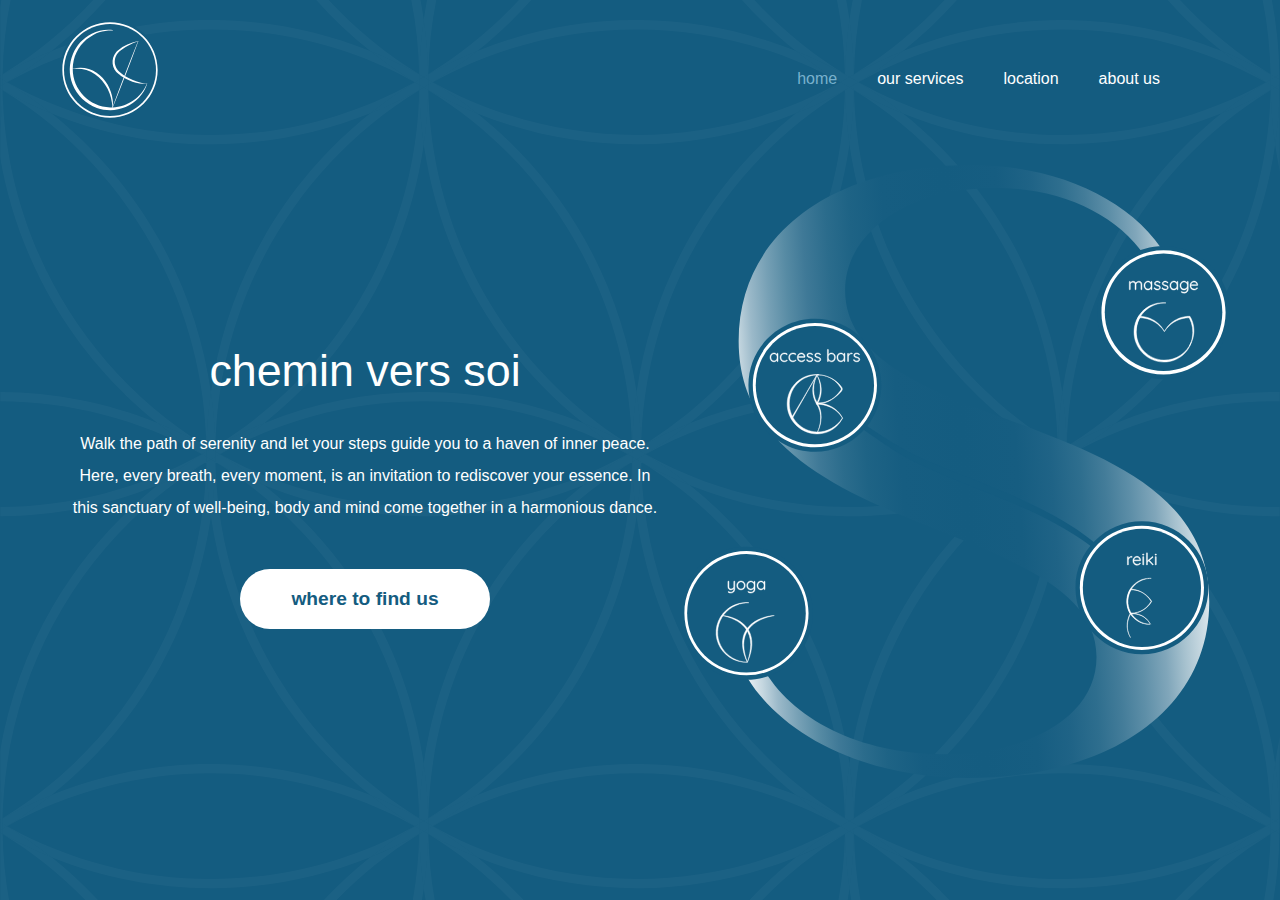
==== index.html @ b39c3d00 "Update index.html" ====
<!DOCTYPE html>
<html lang="en">
<head>
    <meta charset="UTF-8">
    <meta name="viewport" content="width=device-width, initial-scale=1.0">
    <title>chemin vers soi</title>
    <link rel="stylesheet" href="main.css">
</head>
<body>
    <div class="container">
        <header>
            <a href="index.html" class="logo">
                <img src="assets/compagny_logo.svg" alt="Chemin Vers soi Logo">
            </a>
            <nav >
                <input id="menu__toggle" type="checkbox" />
                <label class="menu__btn" for="menu__toggle">
                  <span></span>
                </label>
                <ul class="menu_box">
                    <li><a href="index.html" class="active">home</a></li>
                    <li><a href="our_services.html" class="noSelect">our services</a></li>
                    <li><a href="#" class="noSelect">location</a></li>
                    <li><a href="about_us.html" class="noSelect">about us</a></li>
                </ul>
            </nav>
        </header>
        <div class="main_body">
            <main>
                <div>
                    <h1>chemin vers soi</h1>
                    <p class="subhead">Walk the path of serenity and let your steps guide you to a haven of inner peace. Here, every breath, every moment, is an invitation to rediscover your essence. In this sanctuary of well-being, body and mind come together in a harmonious dance.</p>
                </div>
                <a href="#" class="call-to-action">where to find us</a>
            </main>
            <img src="assets/service_logo-background.svg" class="service_logo" alt="List of services displayed as a graphic">
        </div>
    </div>
</body>
</html>
---- main.css ----
body, html {
    height: 100%;
    margin: 5px;
    background: url(assets/blue-background-flower-of-life_2.svg) no-repeat center; 
    background-size: cover;
    background-color: rgb(20, 92, 128);
    font-family: 'Montserrat', sans-serif;
    margin: 0;
    padding: 0;
    height: 100%;
    overflow-x: hidden;
}

header {
    display: flex;
    justify-content: space-between;
    align-items: center;
    padding: 20px;
}

.logo {
    display: flex;
    align-items: center;
}

.logo img { 
    position: sticky;
    top: 10px;
    left: 10px;
    z-index: 100;
    width: 100px;
    height: auto;
}

#menu__toggle {
    opacity: 0;
    position: fixed;
    z-index: 2000;
}

.menu__btn {
    display: block;
    position: fixed;
    top: auto;
    right: 10px;
    width: 26px;
    height: 26px;
    cursor: pointer;
    z-index: 2000;
}

.menu__btn > span,
.menu__btn > span::before,
.menu__btn > span::after {
    display: block;
    position: absolute;
    width: 100%;
    height: 2px;
    background-color: #fdfdfd;
    transition: 0.3s;
}

.menu__btn > span::before {
    content: '';
    top: -8px;
}

.menu__btn > span::after {
    content: '';
    top: 8px;
}

.menu_box {
    top: 100px;
    display: block;
    position: fixed;
    visibility: hidden;
    width: 200px;
    border-bottom-left-radius: 80px;
    border-top-left-radius: 80px;
    list-style: none;
    text-align: center;
    background-color: rgb(20, 92, 128);
    box-shadow: 1px 0px 6px rgba(255, 255, 255, 0.2);
    z-index: 1000;
    transition: transform 0.3s ease-in-out;
    transform: translateX(100%);
}

#menu__toggle:checked ~ .menu_box {
    visibility: visible;
    transform: translateX(0);
}

nav ul {
    list-style: none;
    display: block;
    list-style: none;
    margin: 0;
    padding: 0;
}

nav ul a {
    display: block;
    position: relative;
    padding: 24px 12px;
    color: white;
    text-decoration: none;
    font-size: 1.2em;
}

nav ul a:hover {
    color: #79B1CD;
}

.menu_box li a.active {
    color:#79B1CD;
}

#menu__toggle:checked ~ .menu__btn > span {
    transform: rotate(45deg);
}

#menu__toggle:checked ~ .menu__btn > span::before {
    top: 0;
    transform: rotate(0);
}

#menu__toggle:checked ~ .menu__btn > span::after {
    top: 0;
    transform: rotate(90deg);
}

#menu__toggle:checked ~ .menu_box {
    visibility: visible;
    right: 0;
}

.main_body h1, p {
    text-align: center;
}

.main_body h1 {
    margin-top: 5%;
    margin-bottom: 5%;
    font-family: 'Quicksand', sans-serif;
    font-size: 2.8rem;
    color: white;
    font-weight: 400;
}

p {
    font-size: 1rem;
    font-weight: 500;
    line-height: 2;
    color: white;
}

.call-to-action {
    color: rgb(20, 92, 128);
    text-decoration: none;
    background: white;
    text-align: center;
    margin-top: 8%;
    padding: 1em;
    padding-left: 2em;
    padding-right: 2em;
    width: 250px;
    border-radius: 50px;
    display: block;
    font-weight: 800;
    font-size: 1.2rem;
}

.call-to-action:hover {
    color:#79B1CD;
}

main {
    display: flex;
    flex-direction: column;
    align-items: center;
    height: 100%;  
}

img.service_logo {
    margin-top: 10%;
    width: 80%;
    position: relative;
    left: 50%;
    transform: translateX(-50%);
}

.menu_box {
    display: block;
}

.main_body {
    margin: 10px;
}

.container {
    margin: auto;
    min-height: 100vh;
}



                /* About us page */
/* -----------------------------------------------*/
/* ---------------------------------------------- */
/* -----------------------------------------------*/
/* ---------------------------------------------- */

.video-container {
    display: flex;
    position: absolute;
    width: 100%;
    max-width: 1200px;
    padding-bottom: 56.25%;
    margin: 0 auto;
}

.video-container iframe {
    position: absolute;
    padding-top: 100px;
    top: 0;
    left: 0;
    width: 100%;
    height: 100%;
    z-index: 1;
}

                /* our services page */
/* -----------------------------------------------*/
/* ---------------------------------------------- */
/* -----------------------------------------------*/
/* ---------------------------------------------- */

* {
    margin: 0;
    padding: 0;
    box-sizing: border-box;
}

.main_services h1 {
    padding-bottom: 5%;
}

.main_services {
    display: flex;
    flex-direction: column;
    margin-top: 10%;
}
.massage, .access, .reiki, .yoga {
    display: flex;
    align-items: center;
    justify-content: start;
}

.massage img, .access img, .reiki img, .yoga img {
    position: relative;
    min-width: 120px;
    max-width: 120px;
    height: auto;
    margin-right: 10%;
}

.massage h2, .access h2, .reiki h2, .yoga h2 {
    margin: 0;
    font-size: 1.2rem;
    font-weight: 400;
    color:white;
}

.main_services p {
    text-align: left;
}

.main_services li {
    font-size: 1rem;
    font-weight: 500;
    line-height: 2;
    color: white;
}

input {
    display: none;
}

label .massage, .yoga, .access, .reiki {
    background: url(assets/blue-background-flower-of-life_2.svg) no-repeat center center; 
    background-size: cover;
    display: flex;
    cursor: pointer;
    padding: 10px;
    border: 2px rgb(255, 255, 255);
    border-radius: 100px;
    box-shadow: rgba(255, 255, 255, 0.1) 0px 4px 6px -1px, rgba(255, 255, 255, 0.06) 0px 2px 4px -1px;
    margin-top: 0;
    transition: transform 0.3s ease, opacity 0.3s ease;
    width: 100%;
    height: 100%;
}

.service_container p, li {
    margin-left: 10%;
    margin-right:10%;
}

.accordian .box_1,
.accordian_2 .box_2,
.accordian_3 .box_3,
.accordian_4 .box_4 {
    max-height: 0;
    overflow: hidden;
    opacity: 0;
    padding: 10px 10px;

}

input:checked ~ .box_1,
input:checked ~ .box_2,
input:checked ~ .box_3,
input:checked ~ .box_4 {
    max-height: 50%;
    opacity: 1;
    padding: 10px 10px;

}

.massage:active, .access:active, .reiki:active, .yoga:active {
    transform: scale(1.05); /* Touch effect for mobile */
}

                /* Media queries */
/* -----------------------------------------------*/
/* ---------------------------------------------- */
/* -----------------------------------------------*/
/* ---------------------------------------------- */

@media (min-width: 750px) {
    .massage:hover, .access:hover, .reiki:hover, .yoga:hover {
        transition: transform 0.3s ease, opacity 0.3s ease;
        transform: scale(1.05);
    }
    .main_services {
        margin: 50px;
    }

    p {
        margin-right: 20%;
        margin-left: 20%;
    }

    img.service_logo {
        margin-top: 10px;
        width: 80%;
        position: relative;
        height: 600px;
        padding-top: 50px;
    }

    .menu__btn {
        display: none;
    }

    #menu__toggle {
        display: none;
    }

    nav ul li {
        margin: 0 20px;
    }

    nav ul a {
        color: white;
        text-decoration: none;
        font-size: 1em;
        padding: 0;
    }

    .menu_box {
        top: auto;
        display: flex;
        position: absolute;
        visibility: visible;
        right: 0;
        width: auto;
        padding: 0;
        padding-bottom: 20%;
        margin-right: 5%;
        border-radius: 0;
        box-shadow: none;
        background-color: transparent;
        transform: translateX(0%);
    }
    
    .container {
        gap: 10;
        position: relative;
        max-width: 1200px;
        padding: auto;
        margin: auto;
    }
}

@media (min-width: 950px) {


    .massage:hover, .access:hover, .reiki:hover, .yoga:hover {
        transition: transform 0.3s ease, opacity 0.3s ease;
        transform: scale(1.05);
    }
    .main_body {
        margin-top: 20px;
    }

    .container {
        gap: 10;
        position: relative;
        max-width: 1200px;
        padding: auto;
        margin: auto;
    }
    p {
        margin: 20px;
    }

    .main_body {
        display: flex;
        align-items: center;
    }
    
    img.service_logo {
        width: 550px;
        position: relative;
        height: auto;;
        padding:0;
        margin: 0;
        left: 0%;
        transform: translateX(0%);
    }
}

@media (min-width: 1200px) {
    .massage:hover, .access:hover, .reiki:hover, .yoga:hover {
        transition: transform 0.3s ease, opacity 0.3s ease;
        transform: scale(1.05);
    }
    .main_services {
        margin: 50px;
    }
    .main_body {
        margin-top:25px;
    }
    .container {
        gap: 10;
        position: relative;
        max-width: 1200px;
        padding: auto;
        margin: auto;
    }

    h1 {
        margin-bottom: 25px;
    }
    p {
        margin-top: 20px;
        margin-bottom: 25px;
    }
    
    .call-to-action {
        margin-top: 20px;
    }
}
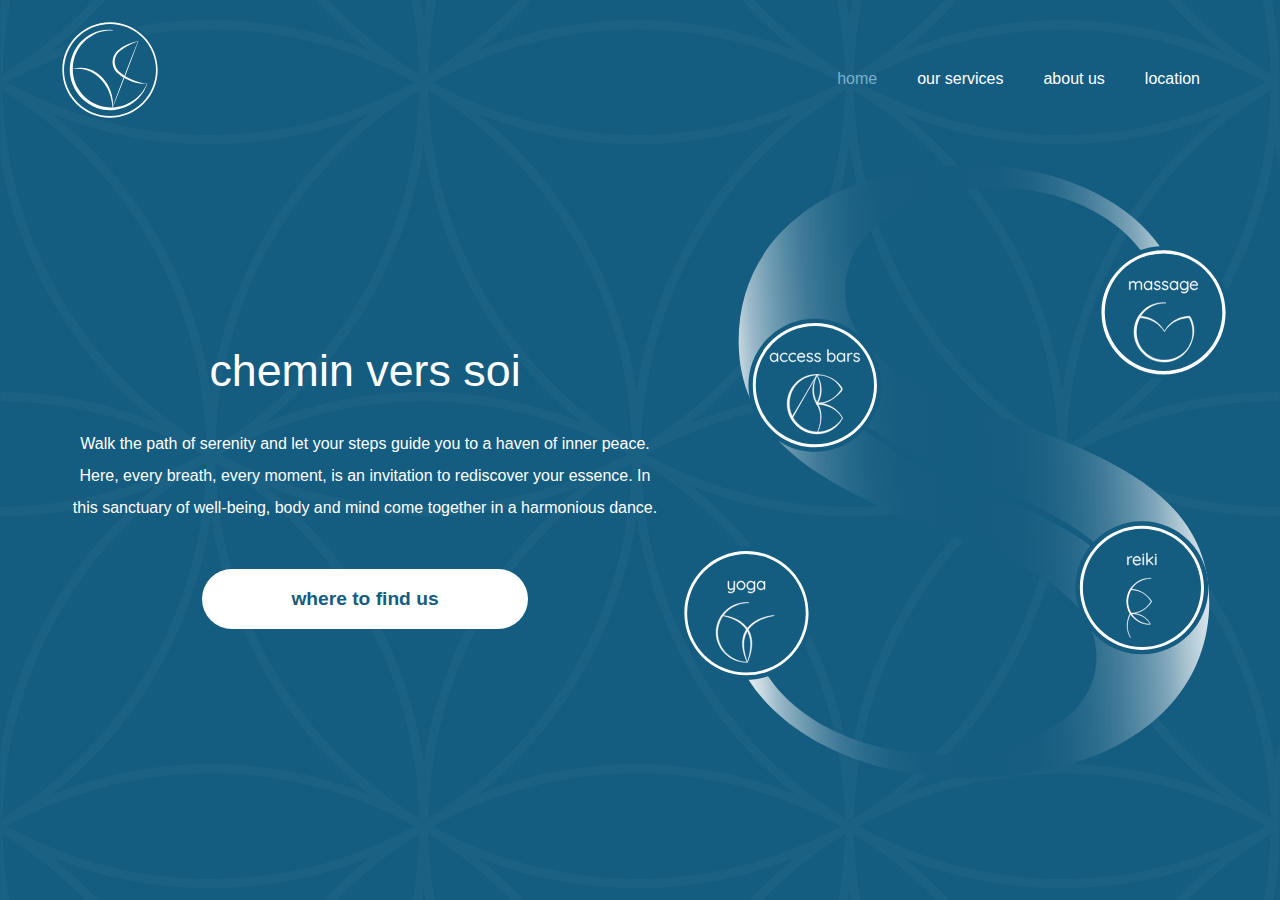
==== commit 9f74b9a5: "Update index.html" ====
--- a/index.html
+++ b/index.html
@@ -9,7 +9,7 @@
 <body>
     <div class="container">
         <header>
-            <a href="index.html" class="logo">
+            <a href="index.html" class="logo noSelect">
                 <img src="assets/compagny_logo.svg" alt="Chemin Vers soi Logo">
             </a>
             <nav >
@@ -18,10 +18,10 @@
                   <span></span>
                 </label>
                 <ul class="menu_box">
-                    <li><a href="index.html" class="active">home</a></li>
+                    <li><a href="index.html" class="active noSelect">home</a></li>
                     <li><a href="our_services.html" class="noSelect">our services</a></li>
-                    <li><a href="#" class="noSelect">location</a></li>
-                    <li><a href="about_us.html" class="noSelect">about us</a></li>
+                    <li><a href="#" class="noSelect">about us</a></li>
+                    <li><a href="location.html" class="noSelect">location</a></li>
                 </ul>
             </nav>
         </header>
@@ -31,7 +31,7 @@
                     <h1>chemin vers soi</h1>
                     <p class="subhead">Walk the path of serenity and let your steps guide you to a haven of inner peace. Here, every breath, every moment, is an invitation to rediscover your essence. In this sanctuary of well-being, body and mind come together in a harmonious dance.</p>
                 </div>
-                <a href="#" class="call-to-action">where to find us</a>
+                <a href="#" class="call-to-action noSelect">where to find us</a>
             </main>
             <img src="assets/service_logo-background.svg" class="service_logo" alt="List of services displayed as a graphic">
         </div>
--- a/main.css
+++ b/main.css
@@ -48,7 +48,6 @@
     cursor: pointer;
     z-index: 2000;
 }
-
 .menu__btn > span,
 .menu__btn > span::before,
 .menu__btn > span::after {
@@ -71,6 +70,8 @@
 }
 
 .menu_box {
+    padding-top: 20px;
+    padding-bottom: 20px;
     top: 100px;
     display: block;
     position: fixed;
@@ -103,7 +104,7 @@
 nav ul a {
     display: block;
     position: relative;
-    padding: 24px 12px;
+    padding: 15px;
     color: white;
     text-decoration: none;
     font-size: 1.2em;
@@ -206,30 +207,7 @@
 
 
 
-                /* About us page */
-/* -----------------------------------------------*/
-/* ---------------------------------------------- */
-/* -----------------------------------------------*/
-/* ---------------------------------------------- */
-
-.video-container {
-    display: flex;
-    position: absolute;
-    width: 100%;
-    max-width: 1200px;
-    padding-bottom: 56.25%;
-    margin: 0 auto;
-}
-
-.video-container iframe {
-    position: absolute;
-    padding-top: 100px;
-    top: 0;
-    left: 0;
-    width: 100%;
-    height: 100%;
-    z-index: 1;
-}
+
 
                 /* our services page */
 /* -----------------------------------------------*/
@@ -237,11 +215,7 @@
 /* -----------------------------------------------*/
 /* ---------------------------------------------- */
 
-* {
-    margin: 0;
-    padding: 0;
-    box-sizing: border-box;
-}
+
 
 .main_services h1 {
     padding-bottom: 5%;
@@ -288,9 +262,11 @@
     display: none;
 }
 
+label, input {
+    cursor: pointer;
+}
+
 label .massage, .yoga, .access, .reiki {
-    background: url(assets/blue-background-flower-of-life_2.svg) no-repeat center center; 
-    background-size: cover;
     display: flex;
     cursor: pointer;
     padding: 10px;
@@ -313,10 +289,9 @@
 .accordian_3 .box_3,
 .accordian_4 .box_4 {
     max-height: 0;
-    overflow: hidden;
     opacity: 0;
     padding: 10px 10px;
-
+    overflow: hidden;
 }
 
 input:checked ~ .box_1,
@@ -326,11 +301,154 @@
     max-height: 50%;
     opacity: 1;
     padding: 10px 10px;
-
 }
 
 .massage:active, .access:active, .reiki:active, .yoga:active {
-    transform: scale(1.05); /* Touch effect for mobile */
+    transform: scale(1.05);
+}
+
+.noSelect {
+    -webkit-tap-highlight-color: transparent;
+    -webkit-touch-callout: none;
+    -webkit-user-select: none;
+    -khtml-user-select: none;
+    -moz-user-select: none;
+    -ms-user-select: none;
+    user-select: none;
+}
+
+.noSelect:focus {
+    outline: none !important;
+    border: 2px ridge #ffffff,0;
+    border-radius: 50px;
+    box-shadow: 0 0 5px rgba(255, 255, 255, 0.5);
+    
+}
+
+                /* Location page */
+/* -----------------------------------------------*/
+/* ---------------------------------------------- */
+/* -----------------------------------------------*/
+/* ---------------------------------------------- */
+
+.op_loc {
+    margin-top: 20px;
+    display: flex;
+}
+
+.location-body p {
+    margin: 10px;
+    padding-top: 50px;
+}
+
+.location p {
+    padding-top: 0;
+}
+
+.location-body h3 {
+    text-align: center;
+    margin-bottom: 10px;
+    font-family: 'Quicksand', sans-serif;
+    font-size: 1.3rem;
+    color: white;
+    font-weight: 500;
+}
+
+
+.opening, .location {
+    display: flex;
+    flex-direction: column;
+    justify-content: center;
+
+    width: 100%;
+    height: 100%;
+
+}
+
+
+.location-body ul {
+
+    color: white;
+    line-height: 1.5;
+}
+
+.location-body {
+    margin-bottom: 50px;
+    font-family: 'Montserrat', sans-serif;
+}
+.map-container {
+    margin-top: 50px;
+    margin-bottom: 20px;
+    position: relative;
+    width: 100%;
+    border-radius: 55px;
+
+}
+  
+.map-container iframe {
+    position: absolute;
+    top: 0;
+    left: 0;
+    width: 100%;
+    height: 100%;
+}
+
+.carousel {
+    margin-top: 20px;
+    max-width: 100%;
+    min-height:auto;
+}
+
+.slider, .slider_2{
+    display: flex;
+    aspect-ratio: 1/1;
+    overflow: hidden;
+    width: 100%;
+    scroll-behavior: smooth;
+    border-radius: 55px;
+}
+
+
+.slider img{
+    flex: 1 0 100%;
+    object-fit: cover;
+}
+
+.slider_2 img{
+    flex: 1 0 100%;
+    object-fit: cover;
+}
+.nav img:active {
+    transform: scale(1.1); /* Scale up on click */
+}
+
+.nav img:active {
+    transform: scale(1.1); /* Scale up on click */
+}
+ 
+.nav {
+    display: flex;
+    padding-top: 10px;
+    gap: 1rem;
+}
+
+.nav a{
+    border-radius: 55px;
+    overflow: hidden;
+    opacity: .7;
+    box-shadow: rgba(255, 255, 255, 0.1) 0px 4px 6px -1px, rgba(255, 255, 255, 0.06) 0px 2px 4px -1px;
+}
+
+.nav img{
+    width: 100%;
+    object-fit: cover;
+}
+.nav a:hover{
+    opacity: 1;
+}
+
+.wrapper {
+    padding-bottom: 50px;
 }
 
                 /* Media queries */
@@ -340,12 +458,21 @@
 /* ---------------------------------------------- */
 
 @media (min-width: 750px) {
+    .carousel {
+        display: flex;
+        justify-content: space-evenly;
+        gap: 50;
+    }
+    .wrapper, .wrapper_2 {
+        max-width:40%;
+    }
+    .op_loc {
+        gap: 100px;
+    }
+
     .massage:hover, .access:hover, .reiki:hover, .yoga:hover {
         transition: transform 0.3s ease, opacity 0.3s ease;
         transform: scale(1.05);
-    }
-    .main_services {
-        margin: 50px;
     }
 
     p {
@@ -406,7 +533,11 @@
 }
 
 @media (min-width: 950px) {
-
+    .menu_box {
+        padding: 0;
+        margin: 0;
+        margin-right: 20px;
+    }
 
     .massage:hover, .access:hover, .reiki:hover, .yoga:hover {
         transition: transform 0.3s ease, opacity 0.3s ease;
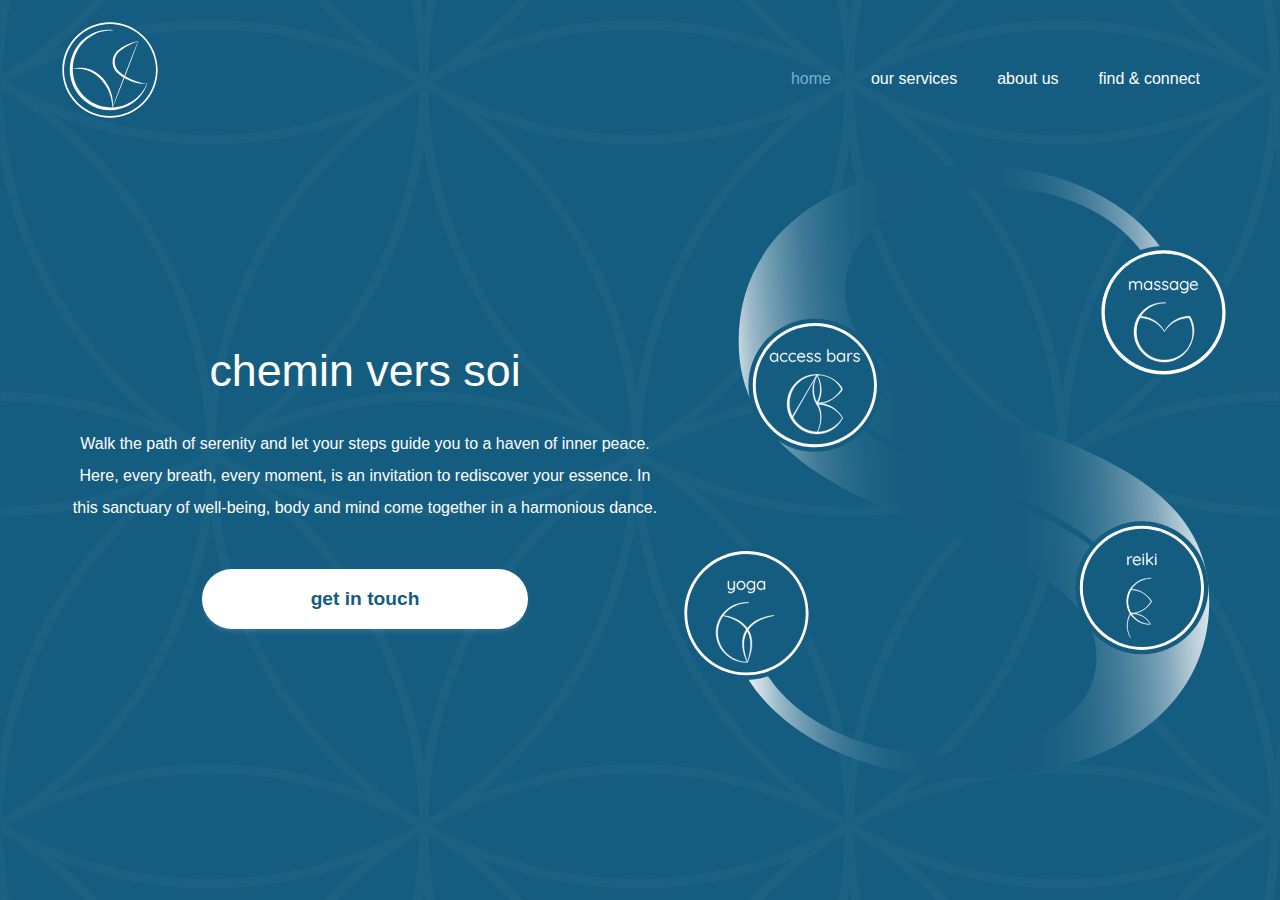
==== commit e10698be: "Update index.html" ====
--- a/index.html
+++ b/index.html
@@ -10,7 +10,7 @@
     <div class="container">
         <header>
             <a href="index.html" class="logo noSelect">
-                <img src="assets/compagny_logo.svg" alt="Chemin Vers soi Logo">
+                <img src="assets/compagny_logo.svg" alt="Chemin Vers Soi logo, featuring the acronym CVS shaped within a flower of life design, symbolizing a journey towards inner peace, balance, and personal well-being">
             </a>
             <nav >
                 <input id="menu__toggle" type="checkbox" />
@@ -20,8 +20,8 @@
                 <ul class="menu_box">
                     <li><a href="index.html" class="active noSelect">home</a></li>
                     <li><a href="our_services.html" class="noSelect">our services</a></li>
-                    <li><a href="#" class="noSelect">about us</a></li>
-                    <li><a href="location.html" class="noSelect">location</a></li>
+                    <li><a href="about_us.html" class="noSelect">about us</a></li>
+                    <li><a href="find-and-connect.html" class="noSelect">find & connect</a></li>
                 </ul>
             </nav>
         </header>
@@ -31,9 +31,9 @@
                     <h1>chemin vers soi</h1>
                     <p class="subhead">Walk the path of serenity and let your steps guide you to a haven of inner peace. Here, every breath, every moment, is an invitation to rediscover your essence. In this sanctuary of well-being, body and mind come together in a harmonious dance.</p>
                 </div>
-                <a href="#" class="call-to-action noSelect">where to find us</a>
+                <a href="find-and-connect.html#contact-form-section" class="call-to-action noSelect">get in touch</a>
             </main>
-            <img src="assets/service_logo-background.svg" class="service_logo" alt="List of services displayed as a graphic">
+            <img src="assets/service_logo-background.svg" class="service_logo" alt="Illustrative graphic showcasing the range of services offered by Chemin Vers Soi">
         </div>
     </div>
 </body>
--- a/main.css
+++ b/main.css
@@ -10,6 +10,13 @@
     height: 100%;
     overflow-x: hidden;
 }
+
+h2 {
+    font-weight: 500;
+    color:white;
+    font-family: 'Quicksand', sans-serif;
+}
+
 
 header {
     display: flex;
@@ -159,6 +166,7 @@
 
 .call-to-action {
     color: rgb(20, 92, 128);
+    box-shadow: rgba(255, 255, 255, 0.1) 0px 4px 6px -1px, rgba(255, 255, 255, 0.06) 0px 2px 4px -1px;
     text-decoration: none;
     background: white;
     text-align: center;
@@ -205,11 +213,7 @@
     min-height: 100vh;
 }
 
-
-
-
-
-                /* our services page */
+                /* our services */
 /* -----------------------------------------------*/
 /* ---------------------------------------------- */
 /* -----------------------------------------------*/
@@ -245,6 +249,7 @@
     font-size: 1.2rem;
     font-weight: 400;
     color:white;
+    font-family: 'Quicksand', sans-serif;
 }
 
 .main_services p {
@@ -345,7 +350,7 @@
     padding-top: 0;
 }
 
-.location-body h3 {
+.location-body h2 {
     text-align: center;
     margin-bottom: 10px;
     font-family: 'Quicksand', sans-serif;
@@ -418,39 +423,116 @@
     flex: 1 0 100%;
     object-fit: cover;
 }
-.nav img:active {
-    transform: scale(1.1); /* Scale up on click */
-}
-
-.nav img:active {
-    transform: scale(1.1); /* Scale up on click */
-}
- 
-.nav {
+.nav-img img:active {
+    transform: scale(1.1);
+}
+
+.nav-img {
     display: flex;
     padding-top: 10px;
     gap: 1rem;
 }
 
-.nav a{
+.nav-img a{
     border-radius: 55px;
     overflow: hidden;
     opacity: .7;
     box-shadow: rgba(255, 255, 255, 0.1) 0px 4px 6px -1px, rgba(255, 255, 255, 0.06) 0px 2px 4px -1px;
 }
 
-.nav img{
+.nav-img img{
     width: 100%;
     object-fit: cover;
 }
-.nav a:hover{
-    opacity: 1;
-}
 
 .wrapper {
     padding-bottom: 50px;
 }
 
+/*///////////////// CONTACT FORM //////////////////*/
+/*////////////////////////////////////////////////*/
+
+.container-contact {
+    margin: 10px;
+    min-height: auto;
+}
+
+.container-contact p {
+    padding-top: 10px;
+    padding-bottom: 20px;
+}
+
+.container-contact h2 {
+    font-size: 2rem;
+    padding-top: 50px;
+}
+
+form {
+    display: grid;
+    gap: 20px;
+}
+
+.form-group {
+    display: flex;
+    flex-direction: column;
+    gap: 10px;
+}
+
+.form-group input {
+    display: block;
+}
+
+.form-group label {
+    font-size: 1rem;
+    font-weight: 600;
+    color: #ffffff;
+}
+
+.form-element {
+    padding: 10px;
+    font-size: 1rem;
+    border: 2px rgb(255, 255, 255);
+    border-radius: 20px;
+    box-shadow: rgba(255, 255, 255, 0.1) 0px 4px 6px -1px, rgba(255, 255, 255, 0.06) 0px 2px 4px -1px;
+    outline: none;
+}
+
+textarea.form-element {
+    height: 150px;
+    font-family: 'Montserrat', sans-serif;
+    font-size: 1rem;
+}
+
+#phone, #email, #firstname, #lastname {
+    font-family: 'Montserrat', sans-serif;
+}
+
+.submit-group input[type="submit"]:hover {
+        color:#79B1CD;    
+}
+
+.submit-group {
+    display: flex;
+    justify-content: center;
+  }
+
+.submit-group input[type="submit"] {
+    display: block;
+    font-family: 'Montserrat', sans-serif;
+    border: 2px rgb(255, 255, 255);
+    color: rgb(20, 92, 128);
+    box-shadow: rgba(255, 255, 255, 0.1) 0px 4px 6px -1px, rgba(255, 255, 255, 0.06) 0px 2px 4px -1px;
+    text-decoration: none;
+    background: white;
+    text-align: center;
+    padding: 1em;
+    padding-left: 2em;
+    padding-right: 2em;
+    width: 250px;
+    border-radius: 50px;
+    font-weight: 800;
+    font-size: 1.2rem;
+}
                 /* Media queries */
 /* -----------------------------------------------*/
 /* ---------------------------------------------- */
@@ -458,6 +540,38 @@
 /* ---------------------------------------------- */
 
 @media (min-width: 750px) {
+    .container-contact p {
+        padding-top: 30px;
+        padding-bottom: 50px;
+    }
+    
+    .container-contact h2 {
+        font-size: 2rem;
+        padding-top: 0;
+    }
+    form {
+        display: grid;
+        grid-template-columns: repeat(2, 1fr);
+        gap:20
+    }
+    .form-group.full {
+        grid-column: 1 / -1;
+    }
+
+    .form-group.full textarea {
+        width: 100%;
+        box-sizing: border-box;
+      }
+
+    .submit-group {
+        padding-top: 20px;
+        grid-column: 1 / -1;
+    }
+    
+    .nav-img a:hover{
+        opacity: 1;
+    }
+
     .carousel {
         display: flex;
         justify-content: space-evenly;
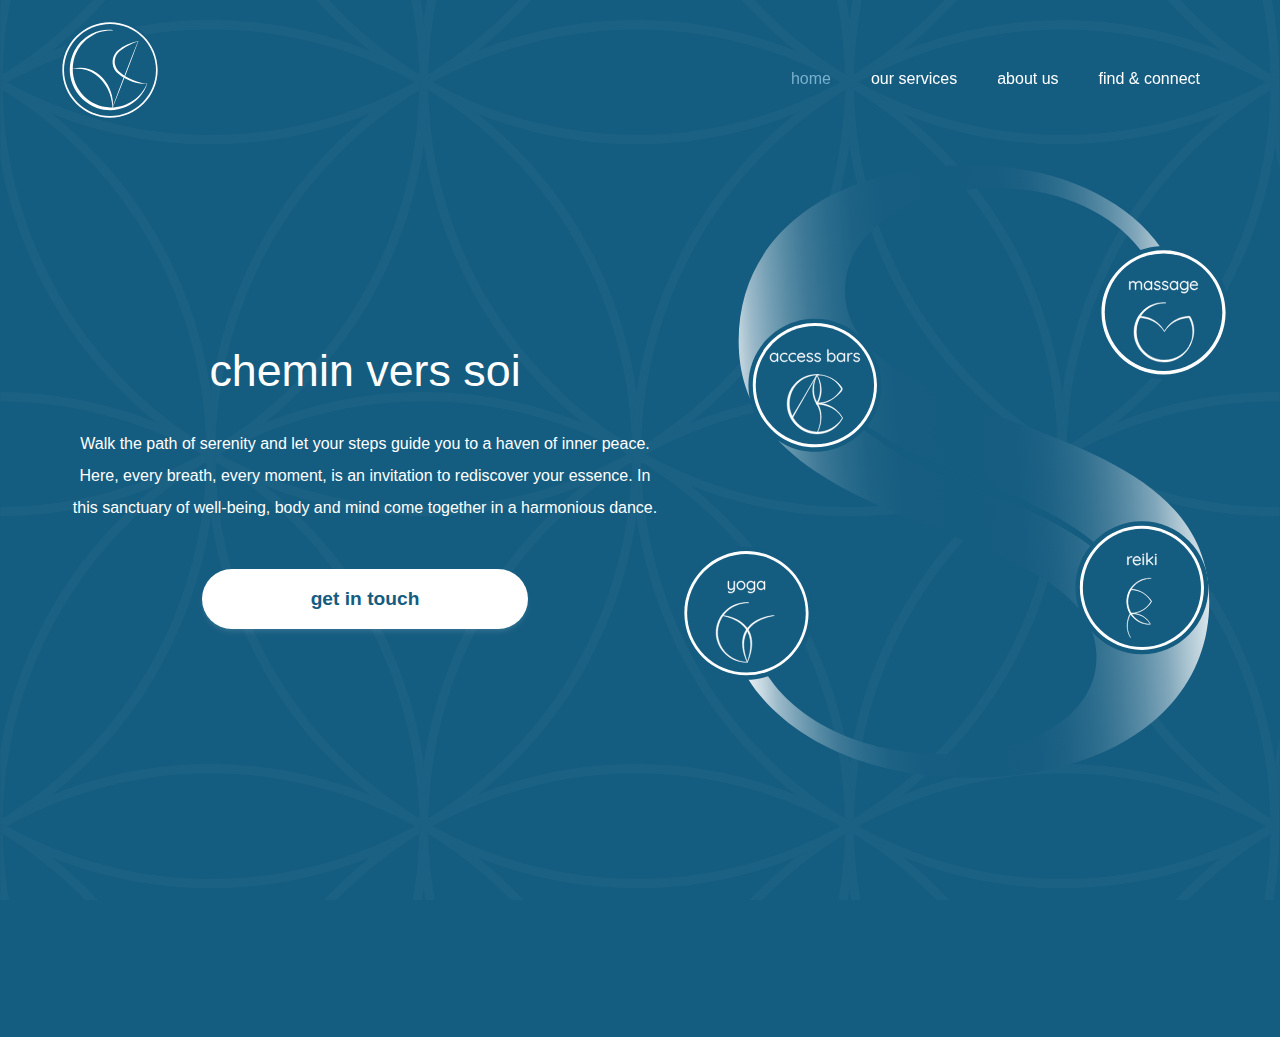
==== commit a6379c2d: "Update index.html" ====
--- a/index.html
+++ b/index.html
@@ -36,5 +36,19 @@
             <img src="assets/service_logo-background.svg" class="service_logo" alt="Illustrative graphic showcasing the range of services offered by Chemin Vers Soi">
         </div>
     </div>
+    <footer>
+        <div class="footer-icons">
+          <a href="https://www.facebook.com" target="_blank">
+            <img src="assets/facebook_icon.svg" alt="Facebook">
+          </a>
+          <a href="https://www.instagram.com" target="_blank">
+            <img src="assets/instagram_icon.svg" alt="Instagram">
+          </a>
+          <a href="https://www.whatsapp.com" target="_blank">
+            <img src="assets/whatsapp_icon.svg" alt="WhatsApp">
+          </a>
+        </div>
+        <p class="footer-text">© Copyright chemin vers soi</p>
+      </footer>
 </body>
 </html>
--- a/main.css
+++ b/main.css
@@ -38,6 +38,12 @@
     width: 100px;
     height: auto;
 }
+
+                /* burger menu */
+/* -----------------------------------------------*/
+/* ---------------------------------------------- */
+/* -----------------------------------------------*/
+/* ---------------------------------------------- */
 
 #menu__toggle {
     opacity: 0;
@@ -144,6 +150,12 @@
     right: 0;
 }
 
+                /* home content */
+/* -----------------------------------------------*/
+/* ---------------------------------------------- */
+/* -----------------------------------------------*/
+/* ---------------------------------------------- */
+
 .main_body h1, p {
     text-align: center;
 }
@@ -323,14 +335,53 @@
 }
 
 .noSelect:focus {
-    outline: none !important;
+    outline: none;
     border: 2px ridge #ffffff,0;
     border-radius: 50px;
     box-shadow: 0 0 5px rgba(255, 255, 255, 0.5);
     
 }
 
-                /* Location page */
+                /* About us page */
+/* -----------------------------------------------*/
+/* ---------------------------------------------- */
+/* -----------------------------------------------*/
+/* ---------------------------------------------- */
+
+.about_us-text {
+    display: flex;
+    flex-direction: column;
+    text-align: center;
+    margin: 12px;
+}
+
+.about_us-text h2 {
+    padding-bottom: 10px;
+}
+
+.about_us-text p {
+    margin-top: 5px;
+}
+
+.video-container {
+    display: flex;
+    position: relative;
+    width: 100%;
+    max-width: 1200px;
+    padding-bottom: 56.25%;
+    margin: 20px;
+}
+
+.video-container iframe {
+    position: absolute;
+    padding-top: 20px;
+    width: 100%;
+    height: 100%;
+    z-index: 1;
+}
+
+
+                /* Find & connect page */
 /* -----------------------------------------------*/
 /* ---------------------------------------------- */
 /* -----------------------------------------------*/
@@ -344,10 +395,18 @@
 .location-body p {
     margin: 10px;
     padding-top: 50px;
+    font-weight: 500;
 }
 
 .location p {
     padding-top: 0;
+    font-weight: 500;
+}
+
+.about_us-text h2 {
+    border: 2px ridge #ffffff,0;
+    border-radius: 20px;
+    box-shadow: rgba(255, 255, 255, 0.1) 0px 4px 6px -1px, rgba(255, 255, 255, 0.06) 0px 2px 4px -1px;
 }
 
 .location-body h2 {
@@ -356,7 +415,11 @@
     font-family: 'Quicksand', sans-serif;
     font-size: 1.3rem;
     color: white;
-    font-weight: 500;
+    font-weight: 600;
+    border: 2px ridge #ffffff,0;
+    border-radius: 20px;
+    box-shadow: rgba(255, 255, 255, 0.1) 0px 4px 6px -1px, rgba(255, 255, 255, 0.06) 0px 2px 4px -1px;
+    padding: 10px;
 }
 
 
@@ -364,7 +427,6 @@
     display: flex;
     flex-direction: column;
     justify-content: center;
-
     width: 100%;
     height: 100%;
 
@@ -372,7 +434,6 @@
 
 
 .location-body ul {
-
     color: white;
     line-height: 1.5;
 }
@@ -387,7 +448,6 @@
     position: relative;
     width: 100%;
     border-radius: 55px;
-
 }
   
 .map-container iframe {
@@ -449,7 +509,7 @@
     padding-bottom: 50px;
 }
 
-/*///////////////// CONTACT FORM //////////////////*/
+/*///////////////// Contact form //////////////////*/
 /*////////////////////////////////////////////////*/
 
 .container-contact {
@@ -533,6 +593,51 @@
     font-weight: 800;
     font-size: 1.2rem;
 }
+                /* Footer */
+/* -----------------------------------------------*/
+/* ---------------------------------------------- */
+/* -----------------------------------------------*/
+/* ---------------------------------------------- */
+
+footer {
+    display: flex;
+    flex-direction: column;
+    text-align: center;
+    align-content: center;
+    padding-top: 20px;
+    max-width: 1190px;
+    margin: 0 auto;
+  }
+  
+  
+  .footer-icons {
+    display: flex;
+    justify-content: center;
+    gap: 50px;
+    margin-bottom: 15px;
+    border: 2px rgb(255, 255, 255);
+    border-radius: 20px;
+    box-shadow: rgba(255, 255, 255, 0.1) 0px -4px 6px -1px, rgba(255, 255, 255, 0.06) 0px -2px 4px -1px;
+    padding-top: 25px;
+  }
+  
+  .footer-icons img {
+    width: 25px;
+    height: 25px;
+    transition: transform 0.3s ease;
+  }
+  
+  .footer-icons img:hover {
+    transform: scale(1.1);
+  }
+  
+  .footer-text {
+    margin-top: 10px;
+    font-size: 12px;
+    color: #ffffff;
+    font-family: 'Montserrat', sans-serif;
+  }
+
                 /* Media queries */
 /* -----------------------------------------------*/
 /* ---------------------------------------------- */
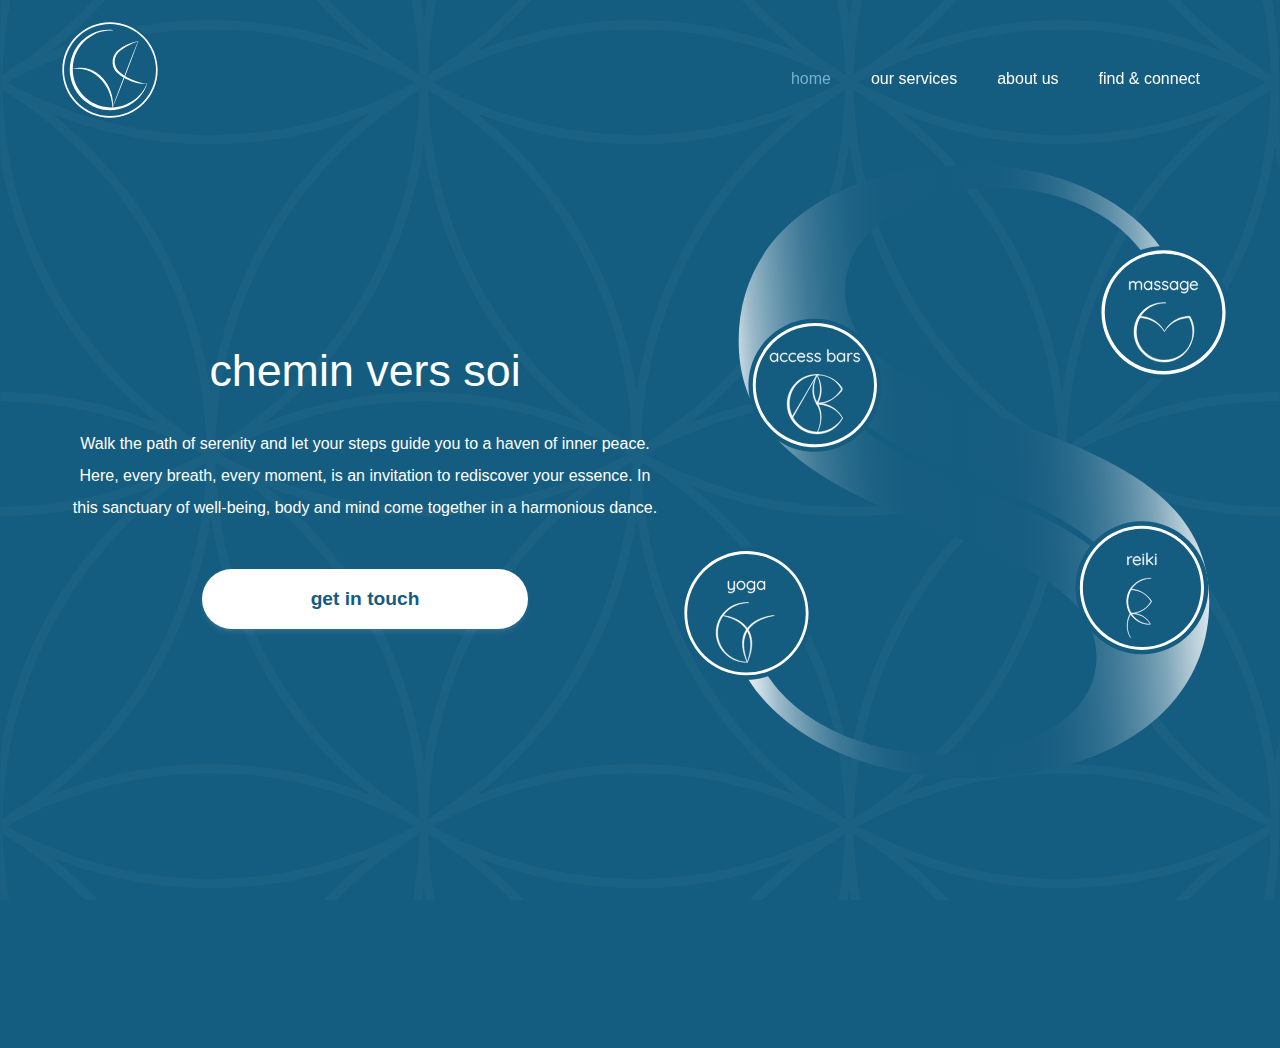
==== commit 9b01133c: "Update index.html" ====
--- a/index.html
+++ b/index.html
@@ -39,16 +39,16 @@
     <footer>
         <div class="footer-icons">
           <a href="https://www.facebook.com" target="_blank">
-            <img src="assets/facebook_icon.svg" alt="Facebook">
+            <img src="assets/facebook_icon.svg" alt="Facebook Icon">
           </a>
           <a href="https://www.instagram.com" target="_blank">
-            <img src="assets/instagram_icon.svg" alt="Instagram">
+            <img src="assets/instagram_icon.svg" alt="Instagram Icon">
           </a>
           <a href="https://www.whatsapp.com" target="_blank">
-            <img src="assets/whatsapp_icon.svg" alt="WhatsApp">
+            <img src="assets/whatsapp_icon.svg" alt="WhatsApp Icon">
           </a>
         </div>
-        <p class="footer-text">© Copyright chemin vers soi</p>
+        <p class="footer-text">© copyright chemin vers soi</p>
       </footer>
 </body>
 </html>
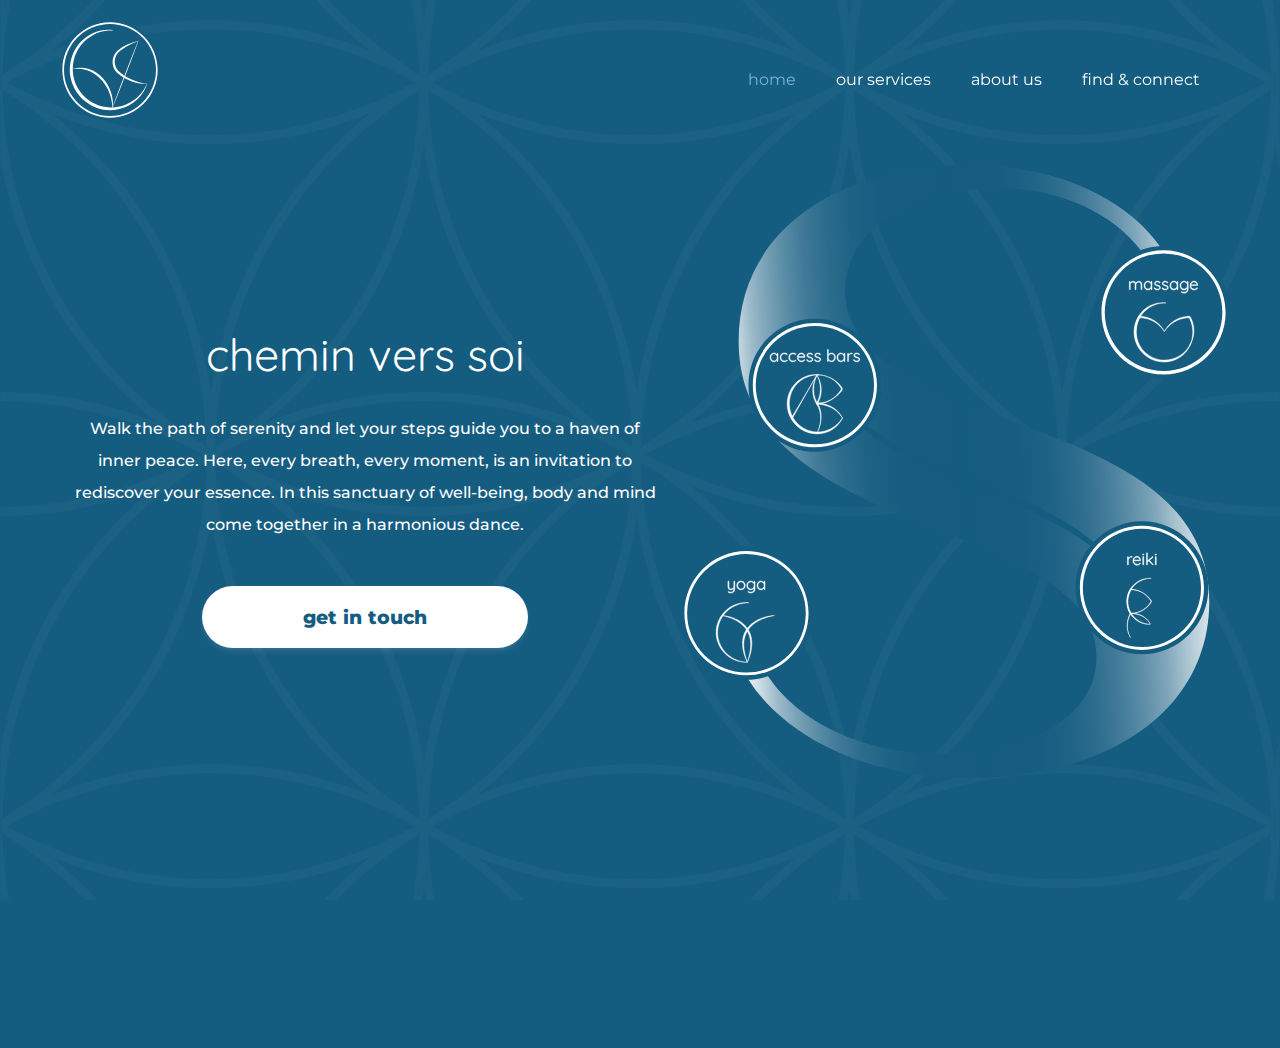
==== commit 8c1e1fd1: "Update index.html" ====
--- a/index.html
+++ b/index.html
@@ -1,9 +1,19 @@
 <!DOCTYPE html>
 <html lang="en">
-<head>
+  <head>
     <meta charset="UTF-8">
     <meta name="viewport" content="width=device-width, initial-scale=1.0">
+    <meta name="description" content="Chemin vers soi – a wellness business by the seaside offering yoga, massage, energetic healing, and Access Bars, tailored for women seeking relaxation and balance.">
+    <meta name="keywords" content="yoga, massage, wellness, energetic healing, seaside, relaxation, Access Bars, women">
+    <meta name="author" content="Anthony">
     <title>chemin vers soi</title>
+    <link rel="icon" type="image/png" sizes="32x32" href="assets/favicon_io/favicon-32x32.png">
+    <link rel="icon" type="image/png" sizes="16x16" href="assets/favicon_io/favicon-16x16.png">
+    <link rel="apple-touch-icon" sizes="180x180" href="assets/favicon_io/apple-touch-icon.png">
+    <link rel="icon" type="image/x-icon" href="assets/favicon_io/favicon.ico">
+    <link rel="preconnect" href="https://fonts.googleapis.com">
+    <link rel="preconnect" href="https://fonts.gstatic.com" crossorigin>
+    <link href="https://fonts.googleapis.com/css2?family=Montserrat:ital,wght@0,100..900;1,100..900&family=Quicksand:wght@300..700&display=swap" rel="stylesheet">
     <link rel="stylesheet" href="main.css">
 </head>
 <body>
